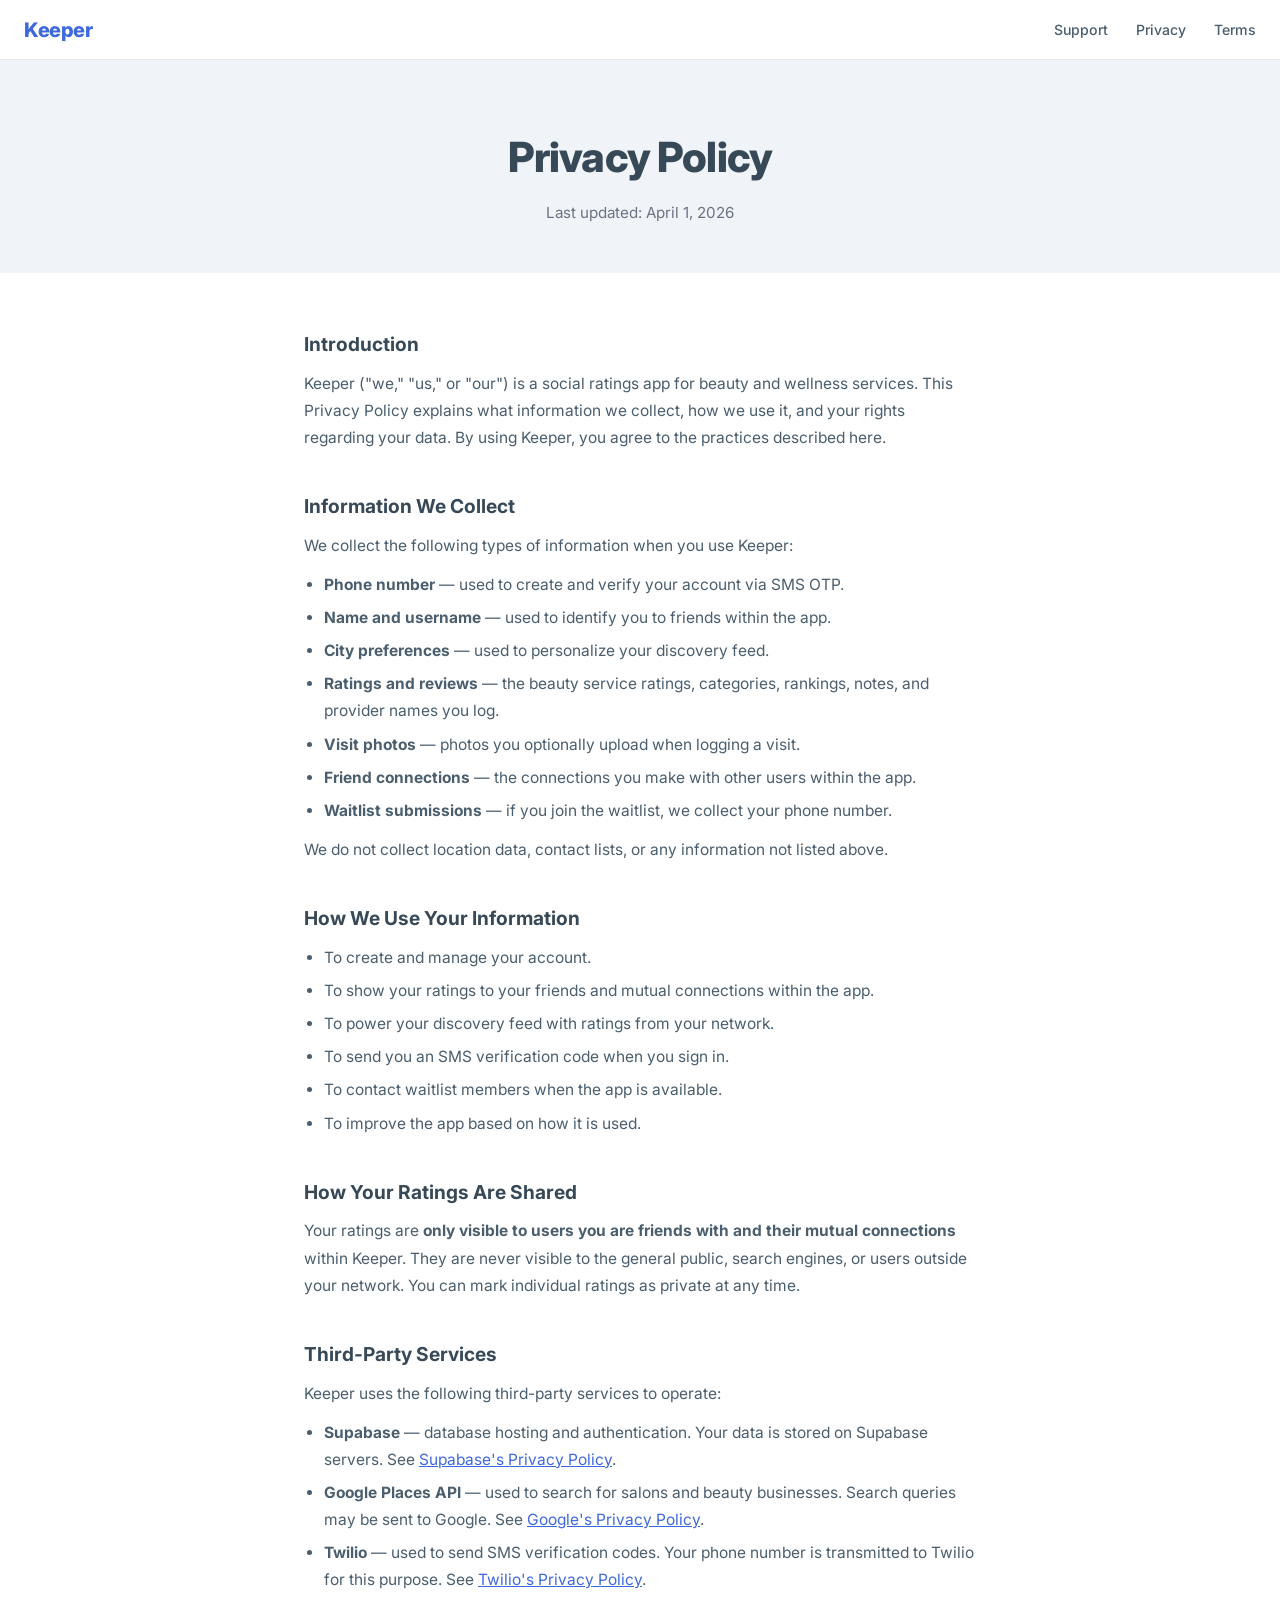
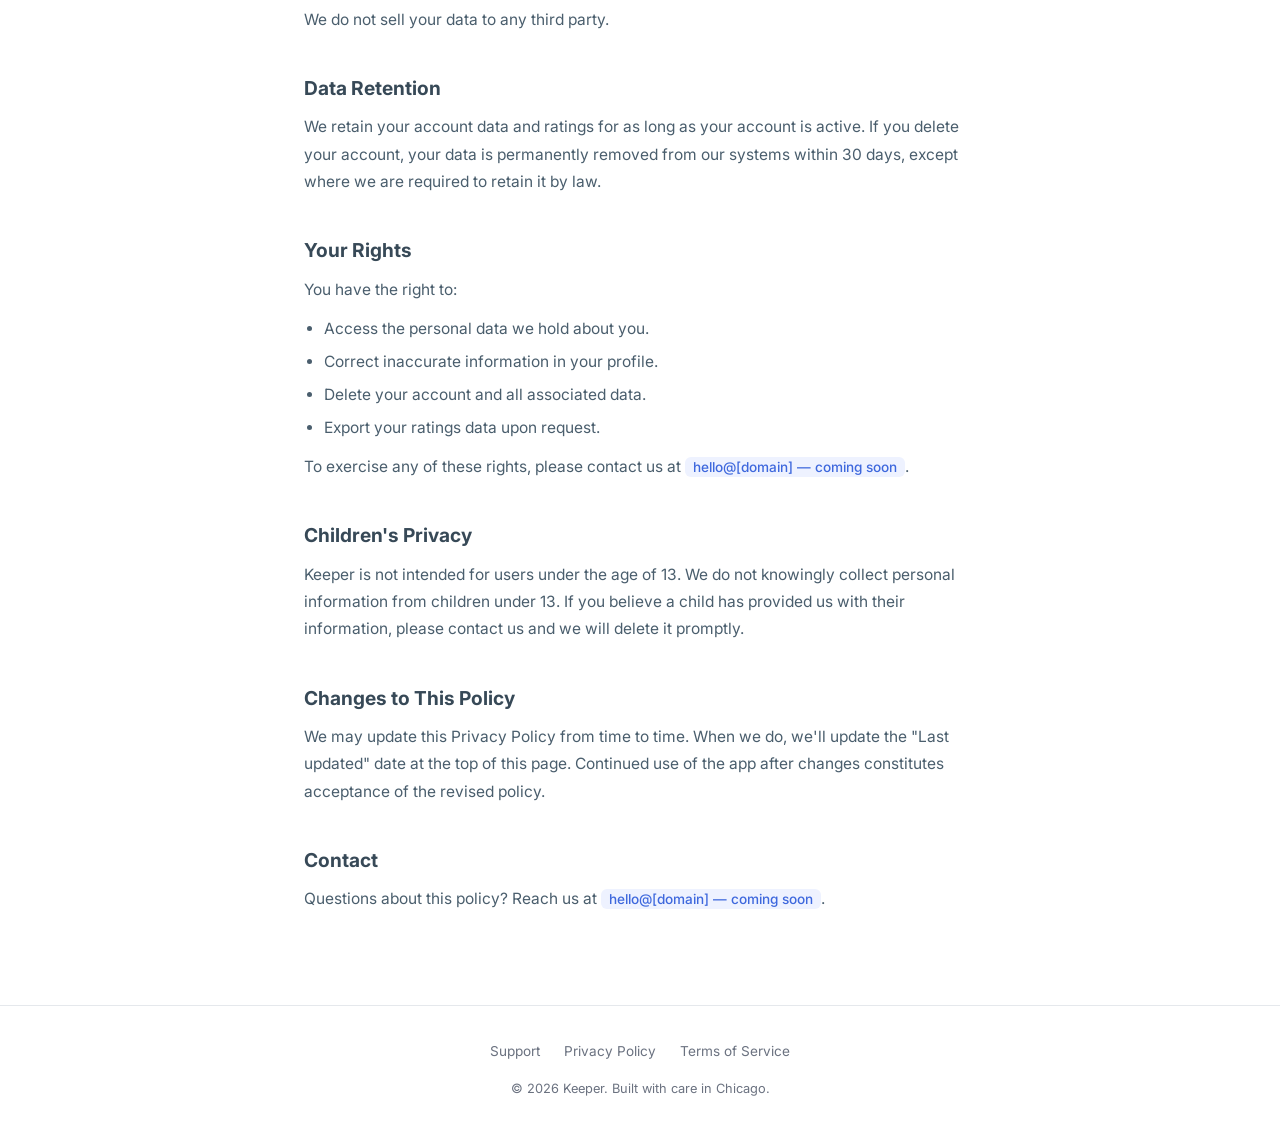
==== privacy.html @ f417422b "Initial commit — Keeper marketing website Landing page, privacy policy, terms of service, support pa" ====
<!DOCTYPE html>
<html lang="en">
<head>
  <meta charset="UTF-8" />
  <meta name="viewport" content="width=device-width, initial-scale=1.0" />
  <title>Privacy Policy — Keeper</title>
  <link rel="stylesheet" href="style.css" />
</head>
<body>

  <nav>
    <a href="index.html" class="nav-logo">Keeper</a>
    <ul class="nav-links">
      <li><a href="support.html">Support</a></li>
      <li><a href="privacy.html">Privacy</a></li>
      <li><a href="terms.html">Terms</a></li>
    </ul>
  </nav>

  <div class="prose-hero">
    <h1>Privacy Policy</h1>
    <p>Last updated: April 1, 2026</p>
  </div>

  <div class="prose">

    <h2>Introduction</h2>
    <p>
      Keeper ("we," "us," or "our") is a social ratings app for beauty and wellness services.
      This Privacy Policy explains what information we collect, how we use it, and your rights
      regarding your data. By using Keeper, you agree to the practices described here.
    </p>

    <h2>Information We Collect</h2>
    <p>We collect the following types of information when you use Keeper:</p>
    <ul>
      <li><strong>Phone number</strong> — used to create and verify your account via SMS OTP.</li>
      <li><strong>Name and username</strong> — used to identify you to friends within the app.</li>
      <li><strong>City preferences</strong> — used to personalize your discovery feed.</li>
      <li><strong>Ratings and reviews</strong> — the beauty service ratings, categories, rankings, notes, and provider names you log.</li>
      <li><strong>Visit photos</strong> — photos you optionally upload when logging a visit.</li>
      <li><strong>Friend connections</strong> — the connections you make with other users within the app.</li>
      <li><strong>Waitlist submissions</strong> — if you join the waitlist, we collect your phone number.</li>
    </ul>
    <p>We do not collect location data, contact lists, or any information not listed above.</p>

    <h2>How We Use Your Information</h2>
    <ul>
      <li>To create and manage your account.</li>
      <li>To show your ratings to your friends and mutual connections within the app.</li>
      <li>To power your discovery feed with ratings from your network.</li>
      <li>To send you an SMS verification code when you sign in.</li>
      <li>To contact waitlist members when the app is available.</li>
      <li>To improve the app based on how it is used.</li>
    </ul>

    <h2>How Your Ratings Are Shared</h2>
    <p>
      Your ratings are <strong>only visible to users you are friends with and their mutual connections</strong>
      within Keeper. They are never visible to the general public, search engines, or users outside
      your network. You can mark individual ratings as private at any time.
    </p>

    <h2>Third-Party Services</h2>
    <p>Keeper uses the following third-party services to operate:</p>
    <ul>
      <li><strong>Supabase</strong> — database hosting and authentication. Your data is stored on Supabase servers. See <a href="https://supabase.com/privacy" target="_blank" rel="noopener">Supabase's Privacy Policy</a>.</li>
      <li><strong>Google Places API</strong> — used to search for salons and beauty businesses. Search queries may be sent to Google. See <a href="https://policies.google.com/privacy" target="_blank" rel="noopener">Google's Privacy Policy</a>.</li>
      <li><strong>Twilio</strong> — used to send SMS verification codes. Your phone number is transmitted to Twilio for this purpose. See <a href="https://www.twilio.com/en-us/legal/privacy" target="_blank" rel="noopener">Twilio's Privacy Policy</a>.</li>
    </ul>
    <p>We do not sell your data to any third party.</p>

    <h2>Data Retention</h2>
    <p>
      We retain your account data and ratings for as long as your account is active.
      If you delete your account, your data is permanently removed from our systems within 30 days,
      except where we are required to retain it by law.
    </p>

    <h2>Your Rights</h2>
    <p>You have the right to:</p>
    <ul>
      <li>Access the personal data we hold about you.</li>
      <li>Correct inaccurate information in your profile.</li>
      <li>Delete your account and all associated data.</li>
      <li>Export your ratings data upon request.</li>
    </ul>
    <p>
      To exercise any of these rights, please contact us at
      <span class="placeholder">hello@[domain] — coming soon</span>.
    </p>

    <h2>Children's Privacy</h2>
    <p>
      Keeper is not intended for users under the age of 13. We do not knowingly collect
      personal information from children under 13. If you believe a child has provided
      us with their information, please contact us and we will delete it promptly.
    </p>

    <h2>Changes to This Policy</h2>
    <p>
      We may update this Privacy Policy from time to time. When we do, we'll update the
      "Last updated" date at the top of this page. Continued use of the app after changes
      constitutes acceptance of the revised policy.
    </p>

    <h2>Contact</h2>
    <p>
      Questions about this policy? Reach us at
      <span class="placeholder">hello@[domain] — coming soon</span>.
    </p>

  </div>

  <footer>
    <ul class="footer-links">
      <li><a href="support.html">Support</a></li>
      <li><a href="privacy.html">Privacy Policy</a></li>
      <li><a href="terms.html">Terms of Service</a></li>
    </ul>
    <p class="footer-copy">© 2026 Keeper. Built with care in Chicago.</p>
  </footer>

</body>
</html>
---- style.css ----
@import url('https://fonts.googleapis.com/css2?family=Inter:wght@300;400;500;600;700;800&display=swap');

*, *::before, *::after { margin: 0; padding: 0; box-sizing: border-box; }

:root {
  --blue: #3E68DD;
  --blue-dark: #2C52C4;
  --blue-pale: #EEF2FF;
  --dark: #374957;
  --dark-mid: #4A5E6D;
  --dark-light: #6B7280;
  --bg: #F0F4F8;
  --surface: #FFFFFF;
  --border: #E5E8EC;
}

html { scroll-behavior: smooth; }

body {
  font-family: 'Inter', sans-serif;
  color: var(--dark);
  background: var(--surface);
  -webkit-font-smoothing: antialiased;
  line-height: 1.6;
}

/* ── Nav ── */
nav {
  position: sticky;
  top: 0;
  z-index: 100;
  background: rgba(255,255,255,0.92);
  backdrop-filter: blur(12px);
  border-bottom: 1px solid var(--border);
  padding: 0 24px;
  height: 60px;
  display: flex;
  align-items: center;
  justify-content: space-between;
}

.nav-logo {
  font-size: 1.25rem;
  font-weight: 800;
  color: var(--blue);
  text-decoration: none;
  letter-spacing: -0.02em;
}

.nav-links {
  display: flex;
  gap: 28px;
  list-style: none;
}

.nav-links a {
  font-size: 0.88rem;
  font-weight: 500;
  color: var(--dark-mid);
  text-decoration: none;
  transition: color 0.15s;
}

.nav-links a:hover { color: var(--blue); }

/* ── Sections ── */
.section { padding: 80px 24px; max-width: 960px; margin: 0 auto; }
.section-sm { padding: 60px 24px; max-width: 720px; margin: 0 auto; }
.section-wide { padding: 80px 24px; max-width: 1100px; margin: 0 auto; }

/* ── Hero ── */
.hero {
  background: var(--bg);
  padding: 100px 24px 80px;
  text-align: center;
}

.hero-inner { max-width: 680px; margin: 0 auto; }

.hero-badge {
  display: inline-flex;
  align-items: center;
  gap: 6px;
  background: var(--blue-pale);
  color: var(--blue);
  font-size: 0.8rem;
  font-weight: 600;
  padding: 5px 14px;
  border-radius: 20px;
  margin-bottom: 24px;
  letter-spacing: 0.02em;
}

.hero h1 {
  font-size: clamp(2.4rem, 6vw, 3.6rem);
  font-weight: 800;
  color: var(--dark);
  line-height: 1.12;
  letter-spacing: -0.03em;
  margin-bottom: 20px;
}

.hero h1 span { color: var(--blue); }

.hero-sub {
  font-size: 1.1rem;
  color: var(--dark-mid);
  max-width: 520px;
  margin: 0 auto 40px;
  line-height: 1.65;
}

/* ── Waitlist Form ── */
.waitlist-form {
  display: flex;
  gap: 10px;
  max-width: 420px;
  margin: 0 auto;
  flex-wrap: wrap;
  justify-content: center;
}

.waitlist-input {
  flex: 1;
  min-width: 200px;
  padding: 14px 18px;
  border: 1.5px solid var(--border);
  border-radius: 12px;
  font-family: 'Inter', sans-serif;
  font-size: 1rem;
  color: var(--dark);
  background: white;
  outline: none;
  transition: border-color 0.15s;
}

.waitlist-input:focus { border-color: var(--blue); }
.waitlist-input::placeholder { color: var(--dark-light); }

.waitlist-btn {
  padding: 14px 24px;
  background: var(--blue);
  color: white;
  border: none;
  border-radius: 12px;
  font-family: 'Inter', sans-serif;
  font-size: 1rem;
  font-weight: 600;
  cursor: pointer;
  transition: background 0.15s, transform 0.1s;
  white-space: nowrap;
}

.waitlist-btn:hover { background: var(--blue-dark); }
.waitlist-btn:active { transform: scale(0.98); }
.waitlist-btn:disabled { opacity: 0.6; cursor: not-allowed; }

.waitlist-hint {
  font-size: 0.78rem;
  color: var(--dark-light);
  text-align: center;
  margin-top: 10px;
}

.waitlist-success {
  display: none;
  align-items: center;
  justify-content: center;
  gap: 8px;
  background: #D3E7CD;
  color: #1E6B3A;
  font-size: 0.95rem;
  font-weight: 600;
  padding: 14px 24px;
  border-radius: 12px;
  margin-top: 4px;
}

.waitlist-error {
  color: #9A3040;
  font-size: 0.82rem;
  text-align: center;
  margin-top: 8px;
  display: none;
}

/* ── Features grid ── */
.features-label {
  font-size: 0.78rem;
  font-weight: 700;
  letter-spacing: 0.1em;
  text-transform: uppercase;
  color: var(--blue);
  margin-bottom: 12px;
}

.features-heading {
  font-size: clamp(1.6rem, 4vw, 2.2rem);
  font-weight: 800;
  letter-spacing: -0.02em;
  color: var(--dark);
  margin-bottom: 14px;
}

.features-sub {
  font-size: 1rem;
  color: var(--dark-mid);
  max-width: 520px;
  margin-bottom: 48px;
}

.features-grid {
  display: grid;
  grid-template-columns: repeat(auto-fit, minmax(260px, 1fr));
  gap: 20px;
}

.feature-card {
  background: var(--bg);
  border-radius: 16px;
  padding: 28px;
  border: 1px solid var(--border);
}

.feature-icon {
  font-size: 1.6rem;
  margin-bottom: 14px;
  display: block;
}

.feature-title {
  font-size: 1rem;
  font-weight: 700;
  color: var(--dark);
  margin-bottom: 6px;
}

.feature-desc {
  font-size: 0.9rem;
  color: var(--dark-mid);
  line-height: 1.6;
}

/* ── How it works ── */
.how-section {
  background: var(--blue);
  padding: 80px 24px;
  text-align: center;
}

.how-inner { max-width: 900px; margin: 0 auto; }

.how-section .features-label { color: rgba(255,255,255,0.65); }
.how-section .features-heading { color: white; margin-bottom: 48px; }

.steps {
  display: grid;
  grid-template-columns: repeat(auto-fit, minmax(180px, 1fr));
  gap: 8px;
}

.step {
  background: rgba(255,255,255,0.12);
  border-radius: 16px;
  padding: 28px 20px;
  text-align: center;
  border: 1px solid rgba(255,255,255,0.15);
}

.step-num {
  width: 36px;
  height: 36px;
  background: white;
  color: var(--blue);
  font-weight: 800;
  font-size: 0.95rem;
  border-radius: 50%;
  display: flex;
  align-items: center;
  justify-content: center;
  margin: 0 auto 14px;
}

.step-title { font-size: 1rem; font-weight: 700; color: white; margin-bottom: 6px; }
.step-desc { font-size: 0.85rem; color: rgba(255,255,255,0.75); line-height: 1.55; }

/* ── Rating tiers ── */
.tiers { display: grid; grid-template-columns: repeat(auto-fit, minmax(220px, 1fr)); gap: 16px; margin-top: 36px; }

.tier { border-radius: 14px; padding: 24px; border: 1px solid transparent; }
.tier-keeper { background: #D3E7CD; border-color: #b8dbb0; }
.tier-solid  { background: #FEF9D8; border-color: #f0e89a; }
.tier-nope   { background: rgba(234,124,141,0.15); border-color: rgba(234,124,141,0.3); }

.tier-emoji { font-size: 1.4rem; margin-bottom: 10px; display: block; }
.tier-keeper .tier-title { color: #1E6B3A; }
.tier-solid  .tier-title { color: #7A6510; }
.tier-nope   .tier-title { color: #9A3040; }
.tier-title { font-size: 1rem; font-weight: 700; margin-bottom: 4px; }
.tier-keeper .tier-range { color: #2E8048; }
.tier-solid  .tier-range { color: #9A7E15; }
.tier-nope   .tier-range { color: #B03A4E; }
.tier-range { font-size: 0.78rem; font-weight: 600; margin-bottom: 8px; }
.tier-keeper .tier-desc { color: #2a5e34; }
.tier-solid  .tier-desc { color: #6b5810; }
.tier-nope   .tier-desc { color: #8a2e3e; }
.tier-desc { font-size: 0.88rem; line-height: 1.55; }

/* ── Quote ── */
.quote-section { text-align: center; padding: 80px 24px; background: var(--bg); }
.quote-inner { max-width: 680px; margin: 0 auto; }
.quote-mark { font-size: 4rem; line-height: 1; color: var(--blue); opacity: 0.3; font-family: Georgia, serif; }
.quote-text { font-size: clamp(1.1rem, 2.5vw, 1.4rem); font-weight: 600; color: var(--dark); line-height: 1.55; margin: -8px 0 20px; }
.quote-attr { font-size: 0.85rem; color: var(--dark-light); }

/* ── CTA band ── */
.cta-section { text-align: center; padding: 80px 24px; }
.cta-section h2 { font-size: clamp(1.6rem, 4vw, 2.2rem); font-weight: 800; letter-spacing: -0.02em; margin-bottom: 14px; }
.cta-section p { color: var(--dark-mid); font-size: 1rem; margin-bottom: 36px; }

/* ── Footer ── */
footer {
  border-top: 1px solid var(--border);
  padding: 32px 24px;
  text-align: center;
}

.footer-links {
  display: flex;
  justify-content: center;
  gap: 24px;
  list-style: none;
  margin-bottom: 16px;
  flex-wrap: wrap;
}

.footer-links a {
  font-size: 0.85rem;
  color: var(--dark-light);
  text-decoration: none;
  transition: color 0.15s;
}

.footer-links a:hover { color: var(--blue); }
.footer-copy { font-size: 0.8rem; color: var(--dark-light); }

/* ── Prose (privacy/terms/support) ── */
.prose-hero {
  background: var(--bg);
  padding: 64px 24px 48px;
  text-align: center;
}

.prose-hero h1 {
  font-size: clamp(1.8rem, 5vw, 2.6rem);
  font-weight: 800;
  letter-spacing: -0.02em;
  color: var(--dark);
  margin-bottom: 10px;
}

.prose-hero p {
  color: var(--dark-light);
  font-size: 0.95rem;
}

.prose { max-width: 720px; margin: 0 auto; padding: 56px 24px 80px; }
.prose h2 { font-size: 1.2rem; font-weight: 700; color: var(--dark); margin: 40px 0 10px; }
.prose h2:first-child { margin-top: 0; }
.prose p, .prose li { font-size: 0.97rem; color: var(--dark-mid); line-height: 1.75; margin-bottom: 12px; }
.prose ul { padding-left: 20px; margin-bottom: 12px; }
.prose li { margin-bottom: 6px; }
.prose a { color: var(--blue); text-decoration: underline; }
.prose .placeholder { background: var(--blue-pale); color: var(--blue); padding: 2px 8px; border-radius: 6px; font-size: 0.85rem; font-weight: 500; }

/* ── Support cards ── */
.support-cards { display: grid; grid-template-columns: repeat(auto-fit, minmax(240px, 1fr)); gap: 16px; margin-bottom: 48px; }
.support-card { background: var(--bg); border: 1px solid var(--border); border-radius: 14px; padding: 24px; }
.support-card-icon { font-size: 1.5rem; margin-bottom: 10px; display: block; }
.support-card-title { font-size: 0.97rem; font-weight: 700; color: var(--dark); margin-bottom: 6px; }
.support-card-desc { font-size: 0.88rem; color: var(--dark-mid); line-height: 1.6; }

/* ── Responsive ── */
@media (max-width: 600px) {
  .nav-links { gap: 16px; }
  .nav-links a { font-size: 0.82rem; }
  .waitlist-form { flex-direction: column; align-items: stretch; }
  .steps { grid-template-columns: 1fr 1fr; }
}

@media (max-width: 400px) {
  .steps { grid-template-columns: 1fr; }
}
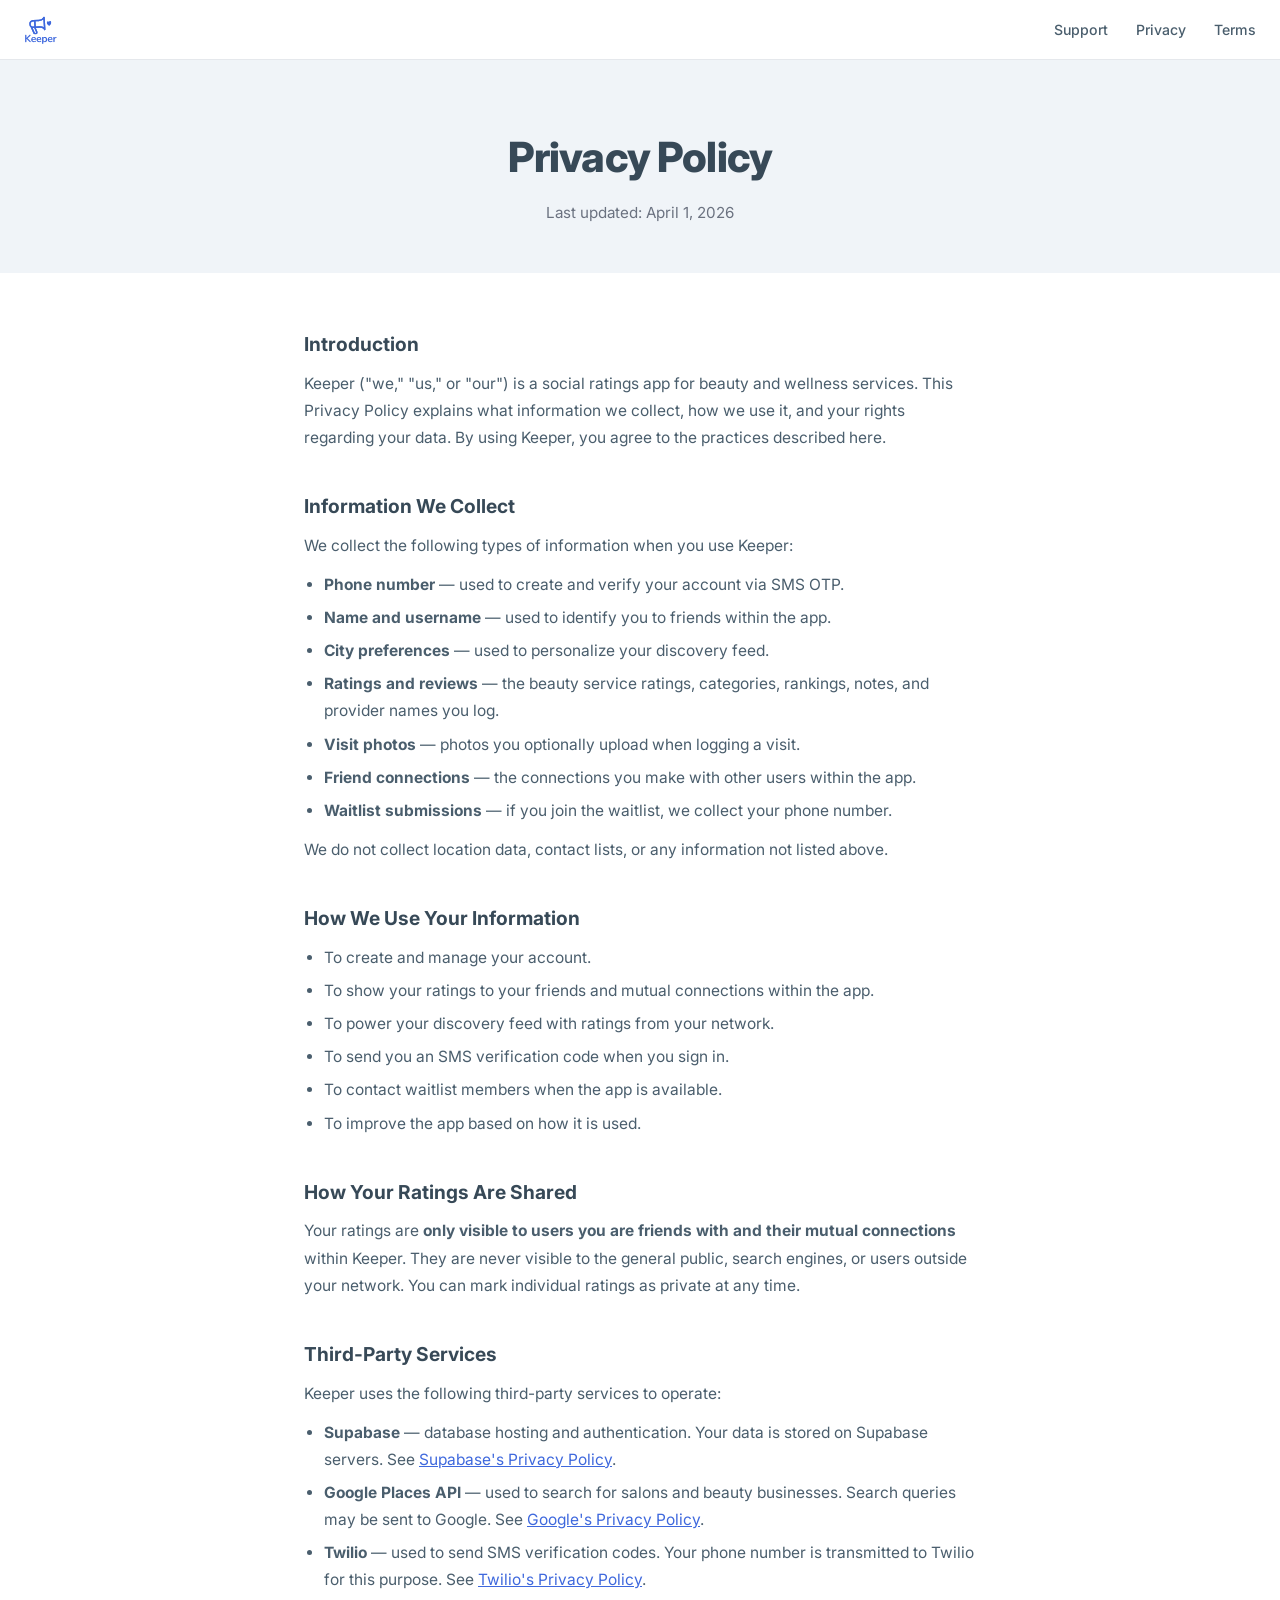
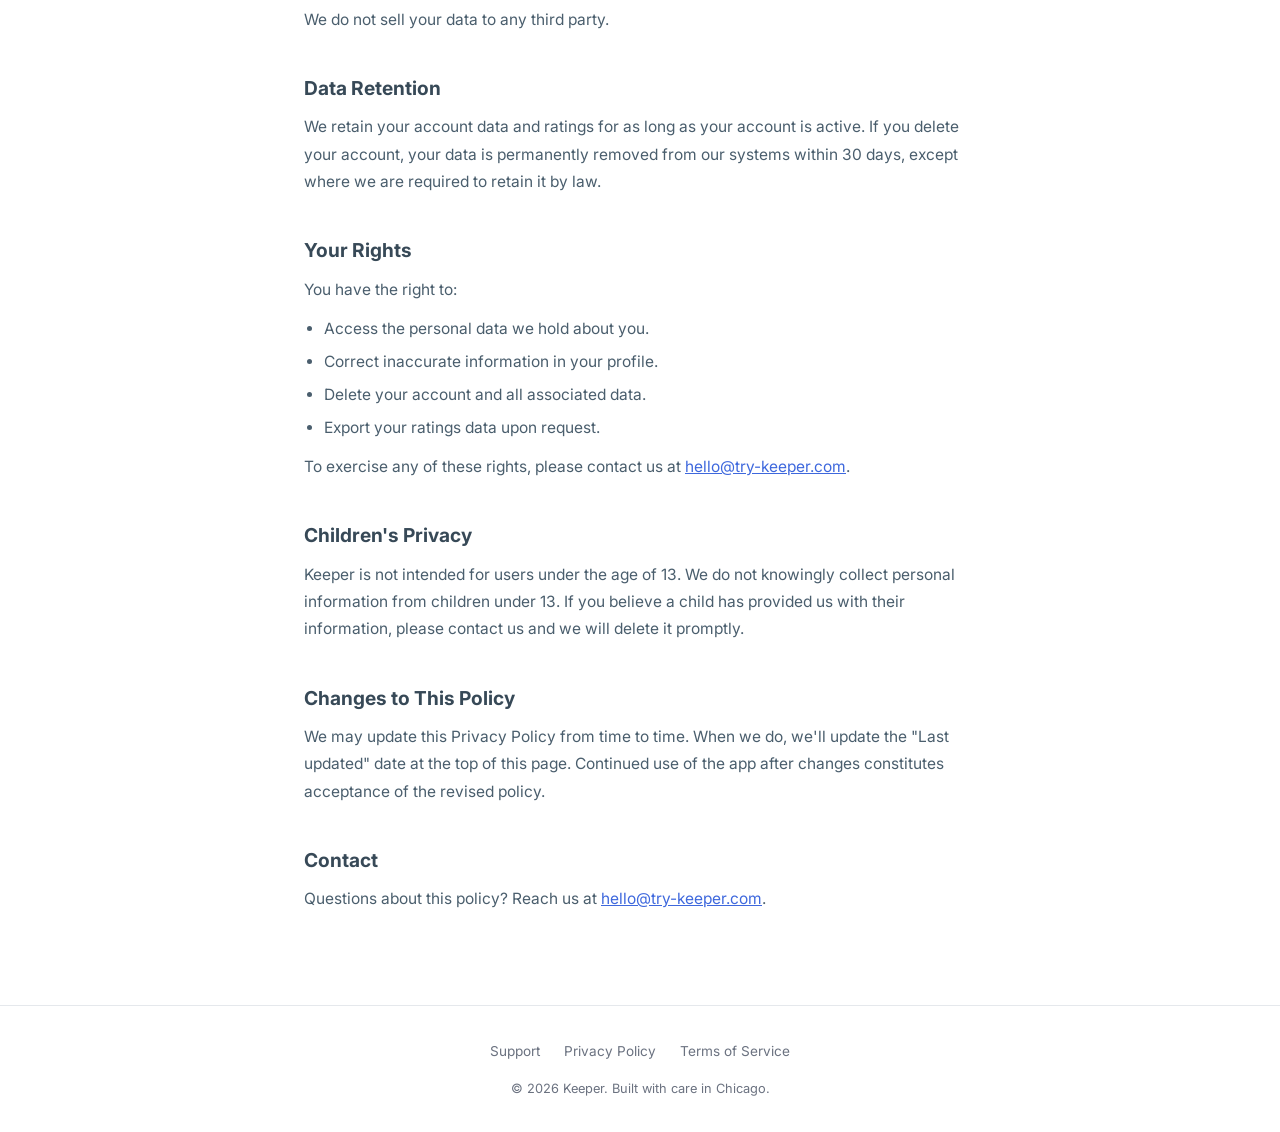
==== commit 9e7a6a62: "Update site assets and add logo/favicon Co-Authored-By: Claude Sonnet 4.6 <noreply@anthropic.com>" ====
--- a/privacy.html
+++ b/privacy.html
@@ -4,12 +4,13 @@
   <meta charset="UTF-8" />
   <meta name="viewport" content="width=device-width, initial-scale=1.0" />
   <title>Privacy Policy — Keeper</title>
+  <link rel="icon" href="favicon.svg" type="image/svg+xml" />
   <link rel="stylesheet" href="style.css" />
 </head>
 <body>
 
   <nav>
-    <a href="index.html" class="nav-logo">Keeper</a>
+    <a href="index.html" class="nav-logo"><img src="logo.svg" alt="Keeper" /></a>
     <ul class="nav-links">
       <li><a href="support.html">Support</a></li>
       <li><a href="privacy.html">Privacy</a></li>
@@ -87,7 +88,7 @@
     </ul>
     <p>
       To exercise any of these rights, please contact us at
-      <span class="placeholder">hello@[domain] — coming soon</span>.
+      <a href="mailto:hello@try-keeper.com">hello@try-keeper.com</a>.
     </p>
 
     <h2>Children's Privacy</h2>
@@ -107,7 +108,7 @@
     <h2>Contact</h2>
     <p>
       Questions about this policy? Reach us at
-      <span class="placeholder">hello@[domain] — coming soon</span>.
+      <a href="mailto:hello@try-keeper.com">hello@try-keeper.com</a>.
     </p>
 
   </div>
--- a/style.css
+++ b/style.css
@@ -1,4 +1,4 @@
-@import url('https://fonts.googleapis.com/css2?family=Inter:wght@300;400;500;600;700;800&display=swap');
+@import url('https://fonts.googleapis.com/css2?family=Inter:wght@300;400;500;600;700;800&family=Nunito:wght@400;600;700;800;900&display=swap');
 
 *, *::before, *::after { margin: 0; padding: 0; box-sizing: border-box; }
 
@@ -40,11 +40,16 @@
 }
 
 .nav-logo {
-  font-size: 1.25rem;
-  font-weight: 800;
-  color: var(--blue);
+  display: flex;
+  align-items: center;
   text-decoration: none;
-  letter-spacing: -0.02em;
+  flex-shrink: 0;
+}
+
+.nav-logo img {
+  height: 28px;
+  width: auto;
+  display: block;
 }
 
 .nav-links {
@@ -76,6 +81,13 @@
 }
 
 .hero-inner { max-width: 680px; margin: 0 auto; }
+
+.hero-logo {
+  width: 72px;
+  height: auto;
+  margin: 0 auto 20px;
+  display: block;
+}
 
 .hero-badge {
   display: inline-flex;
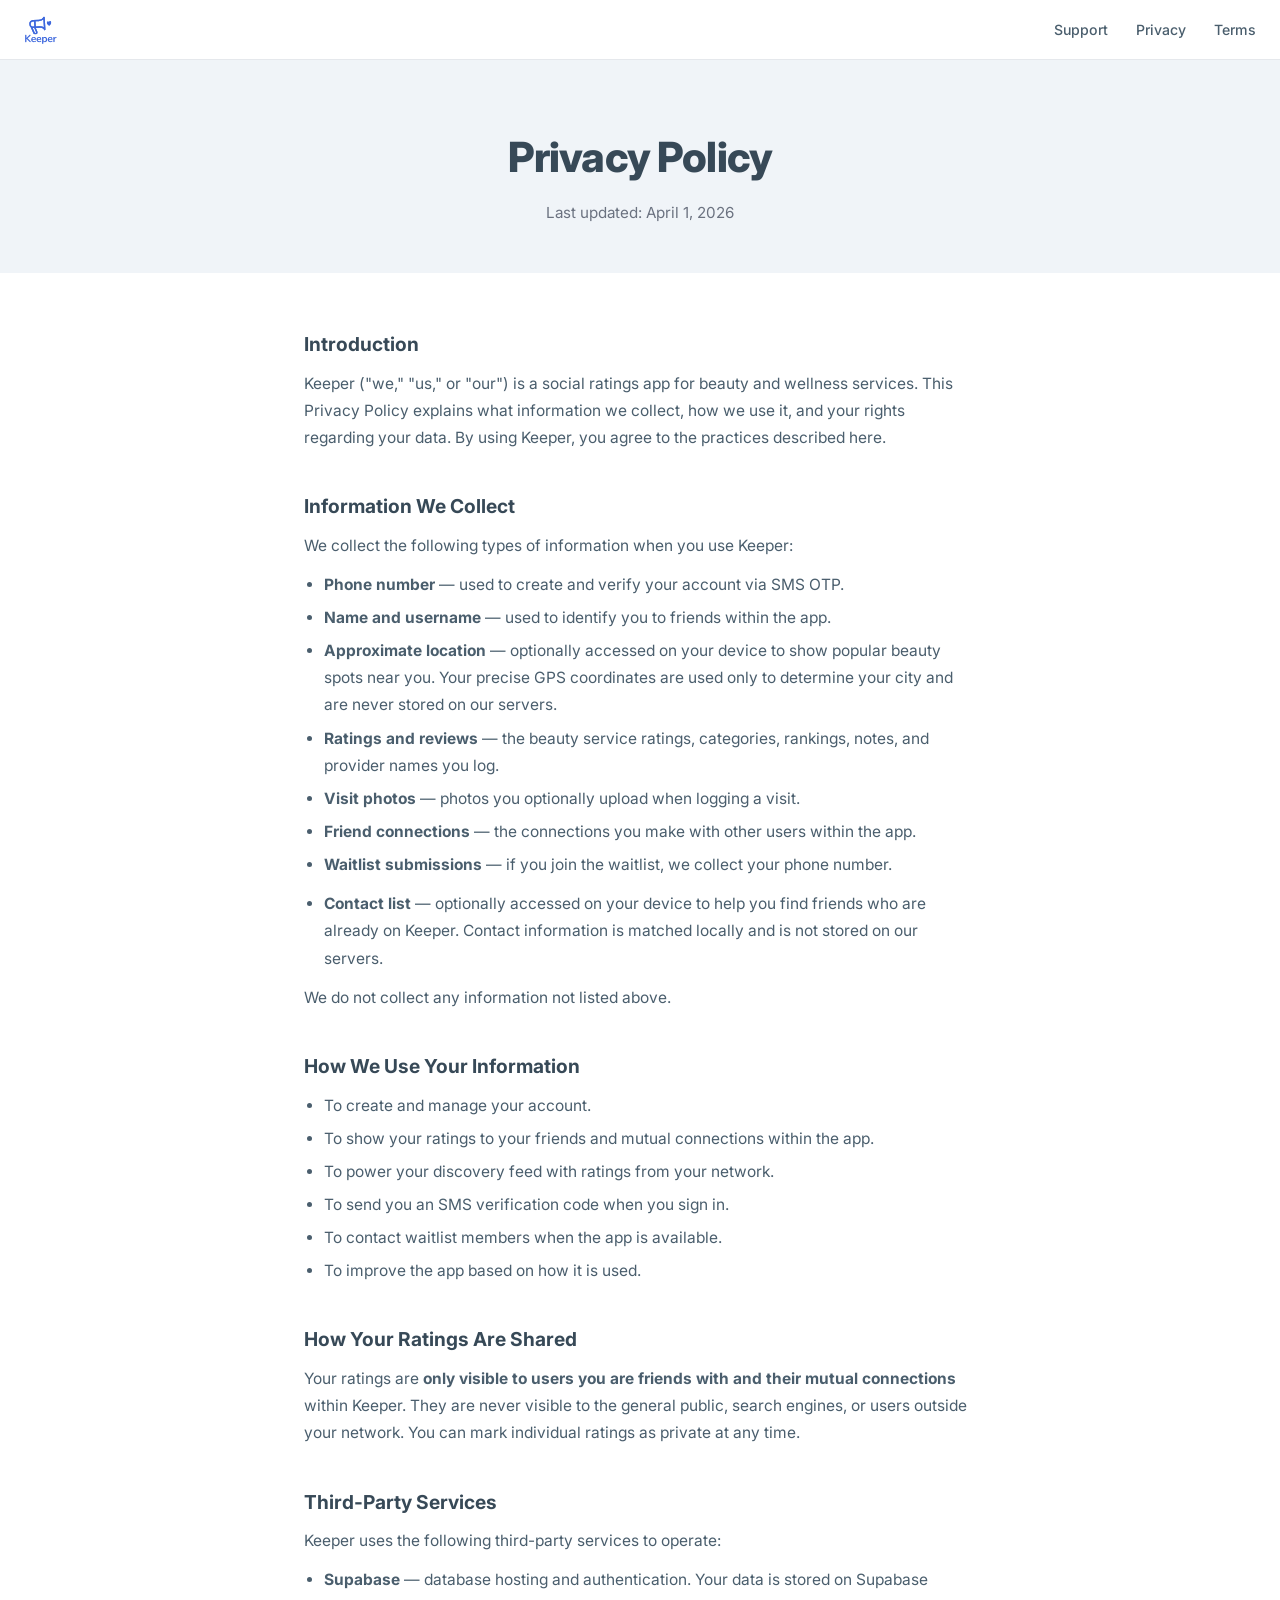
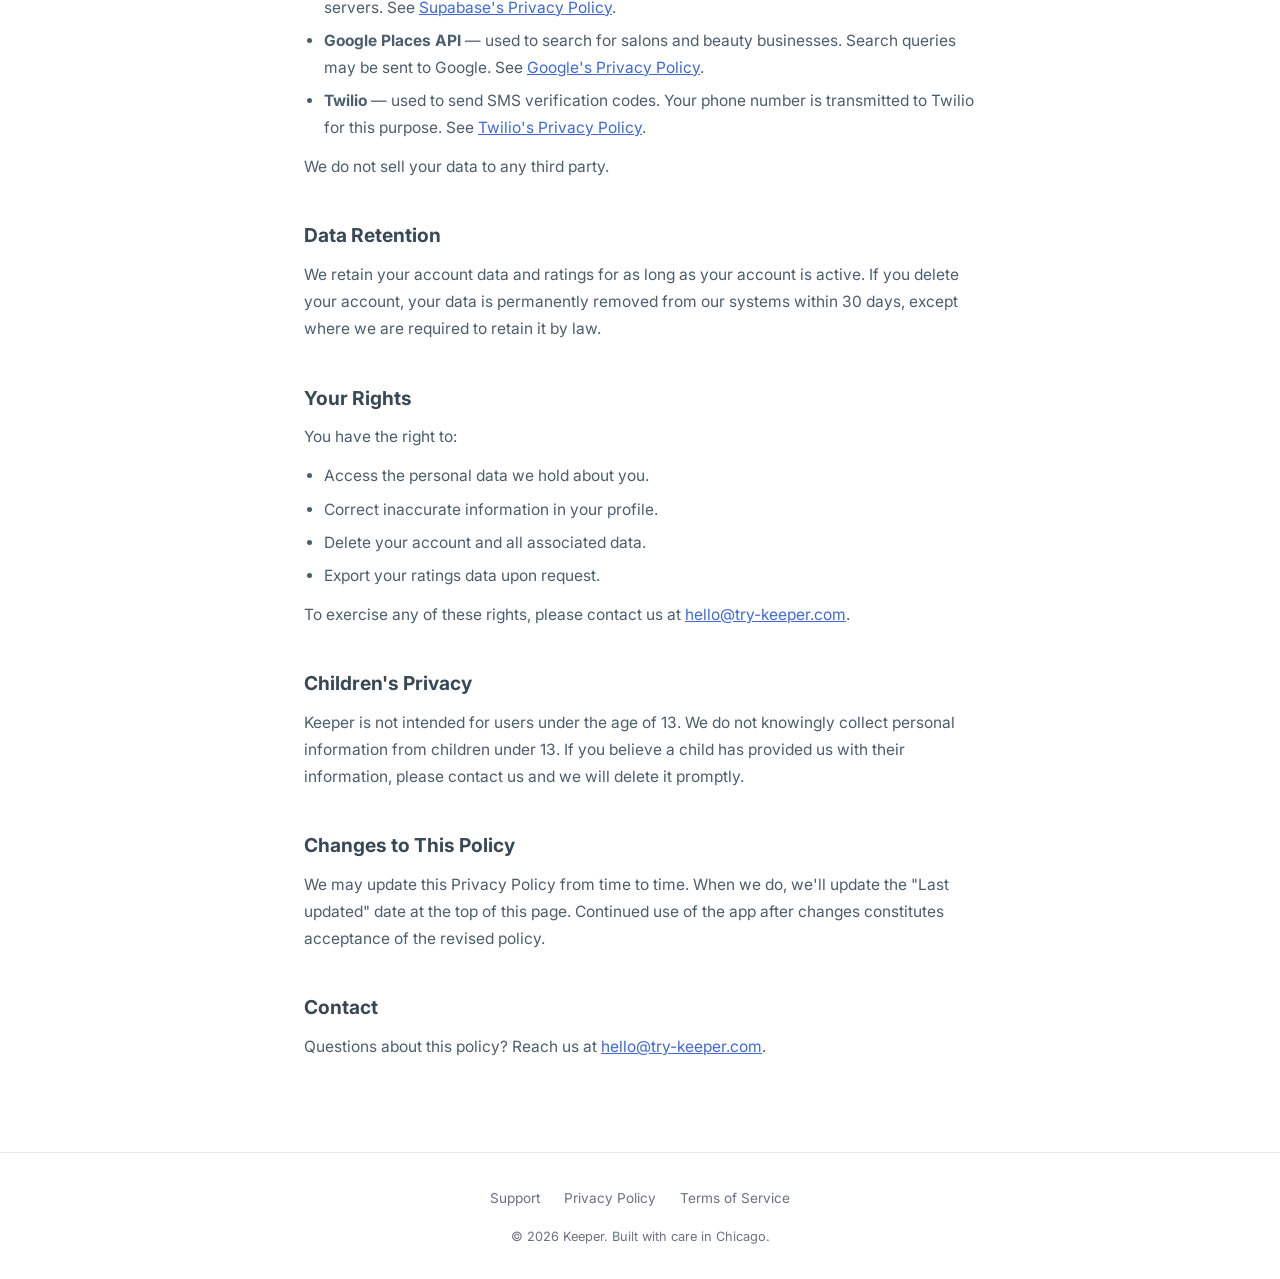
==== commit 845053b9: "Update privacy policy: add location and contacts disclosures App now optionally accesses device loca" ====
--- a/privacy.html
+++ b/privacy.html
@@ -37,13 +37,16 @@
     <ul>
       <li><strong>Phone number</strong> — used to create and verify your account via SMS OTP.</li>
       <li><strong>Name and username</strong> — used to identify you to friends within the app.</li>
-      <li><strong>City preferences</strong> — used to personalize your discovery feed.</li>
+      <li><strong>Approximate location</strong> — optionally accessed on your device to show popular beauty spots near you. Your precise GPS coordinates are used only to determine your city and are never stored on our servers.</li>
       <li><strong>Ratings and reviews</strong> — the beauty service ratings, categories, rankings, notes, and provider names you log.</li>
       <li><strong>Visit photos</strong> — photos you optionally upload when logging a visit.</li>
       <li><strong>Friend connections</strong> — the connections you make with other users within the app.</li>
       <li><strong>Waitlist submissions</strong> — if you join the waitlist, we collect your phone number.</li>
     </ul>
-    <p>We do not collect location data, contact lists, or any information not listed above.</p>
+    <ul>
+      <li><strong>Contact list</strong> — optionally accessed on your device to help you find friends who are already on Keeper. Contact information is matched locally and is not stored on our servers.</li>
+    </ul>
+    <p>We do not collect any information not listed above.</p>
 
     <h2>How We Use Your Information</h2>
     <ul>
--- a/style.css
+++ b/style.css
@@ -196,6 +196,106 @@
   display: none;
 }
 
+/* ── App Preview ── */
+.app-preview {
+  background: var(--dark);
+  padding: 80px 24px;
+  overflow: hidden;
+}
+
+.app-preview-inner {
+  max-width: 1000px;
+  margin: 0 auto;
+  display: flex;
+  align-items: center;
+  gap: 64px;
+}
+
+.app-preview-copy {
+  flex: 1;
+  min-width: 260px;
+}
+
+.app-preview-copy .features-label {
+  color: rgba(255,255,255,0.5);
+}
+
+.app-preview-copy .features-heading {
+  color: white;
+  margin-bottom: 16px;
+}
+
+.app-preview-desc {
+  font-size: 1rem;
+  color: rgba(255,255,255,0.65);
+  line-height: 1.7;
+  margin-bottom: 32px;
+  max-width: 400px;
+}
+
+.app-cta-link {
+  display: inline-flex;
+  align-items: center;
+  gap: 6px;
+  background: var(--blue);
+  color: white;
+  font-size: 0.95rem;
+  font-weight: 600;
+  padding: 13px 26px;
+  border-radius: 12px;
+  text-decoration: none;
+  transition: background 0.15s, transform 0.12s;
+}
+
+.app-cta-link:hover {
+  background: var(--blue-dark);
+  transform: translateY(-2px);
+}
+
+/* ── Phone Mockups ── */
+.app-preview-phones {
+  position: relative;
+  flex-shrink: 0;
+  width: 340px;
+  height: 520px;
+}
+
+.phone-mockup {
+  position: absolute;
+  width: 228px;
+  border-radius: 36px;
+  background: #111;
+  padding: 9px;
+  overflow: hidden;
+}
+
+.phone-mockup img {
+  width: 100%;
+  display: block;
+  border-radius: 28px;
+  object-fit: cover;
+  /* Placeholder gradient shown when image not yet loaded */
+  background: linear-gradient(160deg, #2a3a4a 0%, #1a2530 100%);
+  min-height: 420px;
+}
+
+.phone-mockup--back {
+  top: 48px;
+  right: 0;
+  z-index: 1;
+  transform: rotate(4deg);
+  box-shadow: 0 24px 60px rgba(0,0,0,0.5);
+  opacity: 0.8;
+}
+
+.phone-mockup--front {
+  top: 0;
+  left: 0;
+  z-index: 2;
+  transform: rotate(-3deg);
+  box-shadow: 0 40px 80px rgba(0,0,0,0.55), 0 0 0 1px rgba(255,255,255,0.06);
+}
+
 /* ── Features grid ── */
 .features-label {
   font-size: 0.78rem;
@@ -235,9 +335,21 @@
 }
 
 .feature-icon {
-  font-size: 1.6rem;
-  margin-bottom: 14px;
-  display: block;
+  width: 48px;
+  height: 48px;
+  background: var(--blue-pale);
+  border-radius: 12px;
+  display: flex;
+  align-items: center;
+  justify-content: center;
+  margin-bottom: 16px;
+  flex-shrink: 0;
+}
+
+.feature-icon svg {
+  width: 22px;
+  height: 22px;
+  stroke: var(--blue);
 }
 
 .feature-title {
@@ -304,15 +416,38 @@
 .tier-solid  { background: #FEF9D8; border-color: #f0e89a; }
 .tier-nope   { background: rgba(234,124,141,0.15); border-color: rgba(234,124,141,0.3); }
 
-.tier-emoji { font-size: 1.4rem; margin-bottom: 10px; display: block; }
+/* Tier icons */
+.tier-icon {
+  width: 42px;
+  height: 42px;
+  border-radius: 50%;
+  display: flex;
+  align-items: center;
+  justify-content: center;
+  margin-bottom: 14px;
+}
+
+.tier-icon svg { width: 20px; height: 20px; }
+
+.tier-icon--keeper { background: rgba(30, 107, 58, 0.15); }
+.tier-icon--keeper svg { fill: #1E6B3A; }
+
+.tier-icon--solid { background: rgba(122, 101, 16, 0.15); }
+.tier-icon--solid svg { stroke: #7A6510; }
+
+.tier-icon--nope { background: rgba(154, 48, 64, 0.15); }
+.tier-icon--nope svg { stroke: #9A3040; }
+
 .tier-keeper .tier-title { color: #1E6B3A; }
 .tier-solid  .tier-title { color: #7A6510; }
 .tier-nope   .tier-title { color: #9A3040; }
 .tier-title { font-size: 1rem; font-weight: 700; margin-bottom: 4px; }
+
 .tier-keeper .tier-range { color: #2E8048; }
 .tier-solid  .tier-range { color: #9A7E15; }
 .tier-nope   .tier-range { color: #B03A4E; }
 .tier-range { font-size: 0.78rem; font-weight: 600; margin-bottom: 8px; }
+
 .tier-keeper .tier-desc { color: #2a5e34; }
 .tier-solid  .tier-desc { color: #6b5810; }
 .tier-nope   .tier-desc { color: #8a2e3e; }
@@ -393,6 +528,32 @@
 .support-card-desc { font-size: 0.88rem; color: var(--dark-mid); line-height: 1.6; }
 
 /* ── Responsive ── */
+@media (max-width: 768px) {
+  .app-preview-inner {
+    flex-direction: column;
+    gap: 48px;
+    text-align: center;
+  }
+
+  .app-preview-copy .features-label,
+  .app-preview-copy .features-heading,
+  .app-preview-desc {
+    text-align: center;
+  }
+
+  .app-preview-desc { max-width: 100%; }
+
+  .app-preview-phones {
+    width: 290px;
+    height: 450px;
+    margin: 0 auto;
+  }
+
+  .phone-mockup { width: 196px; }
+  .phone-mockup img { min-height: 360px; }
+  .phone-mockup--back { top: 40px; }
+}
+
 @media (max-width: 600px) {
   .nav-links { gap: 16px; }
   .nav-links a { font-size: 0.82rem; }
@@ -402,4 +563,12 @@
 
 @media (max-width: 400px) {
   .steps { grid-template-columns: 1fr; }
-}
+
+  .app-preview-phones {
+    width: 240px;
+    height: 380px;
+  }
+
+  .phone-mockup { width: 164px; }
+  .phone-mockup img { min-height: 300px; }
+}
